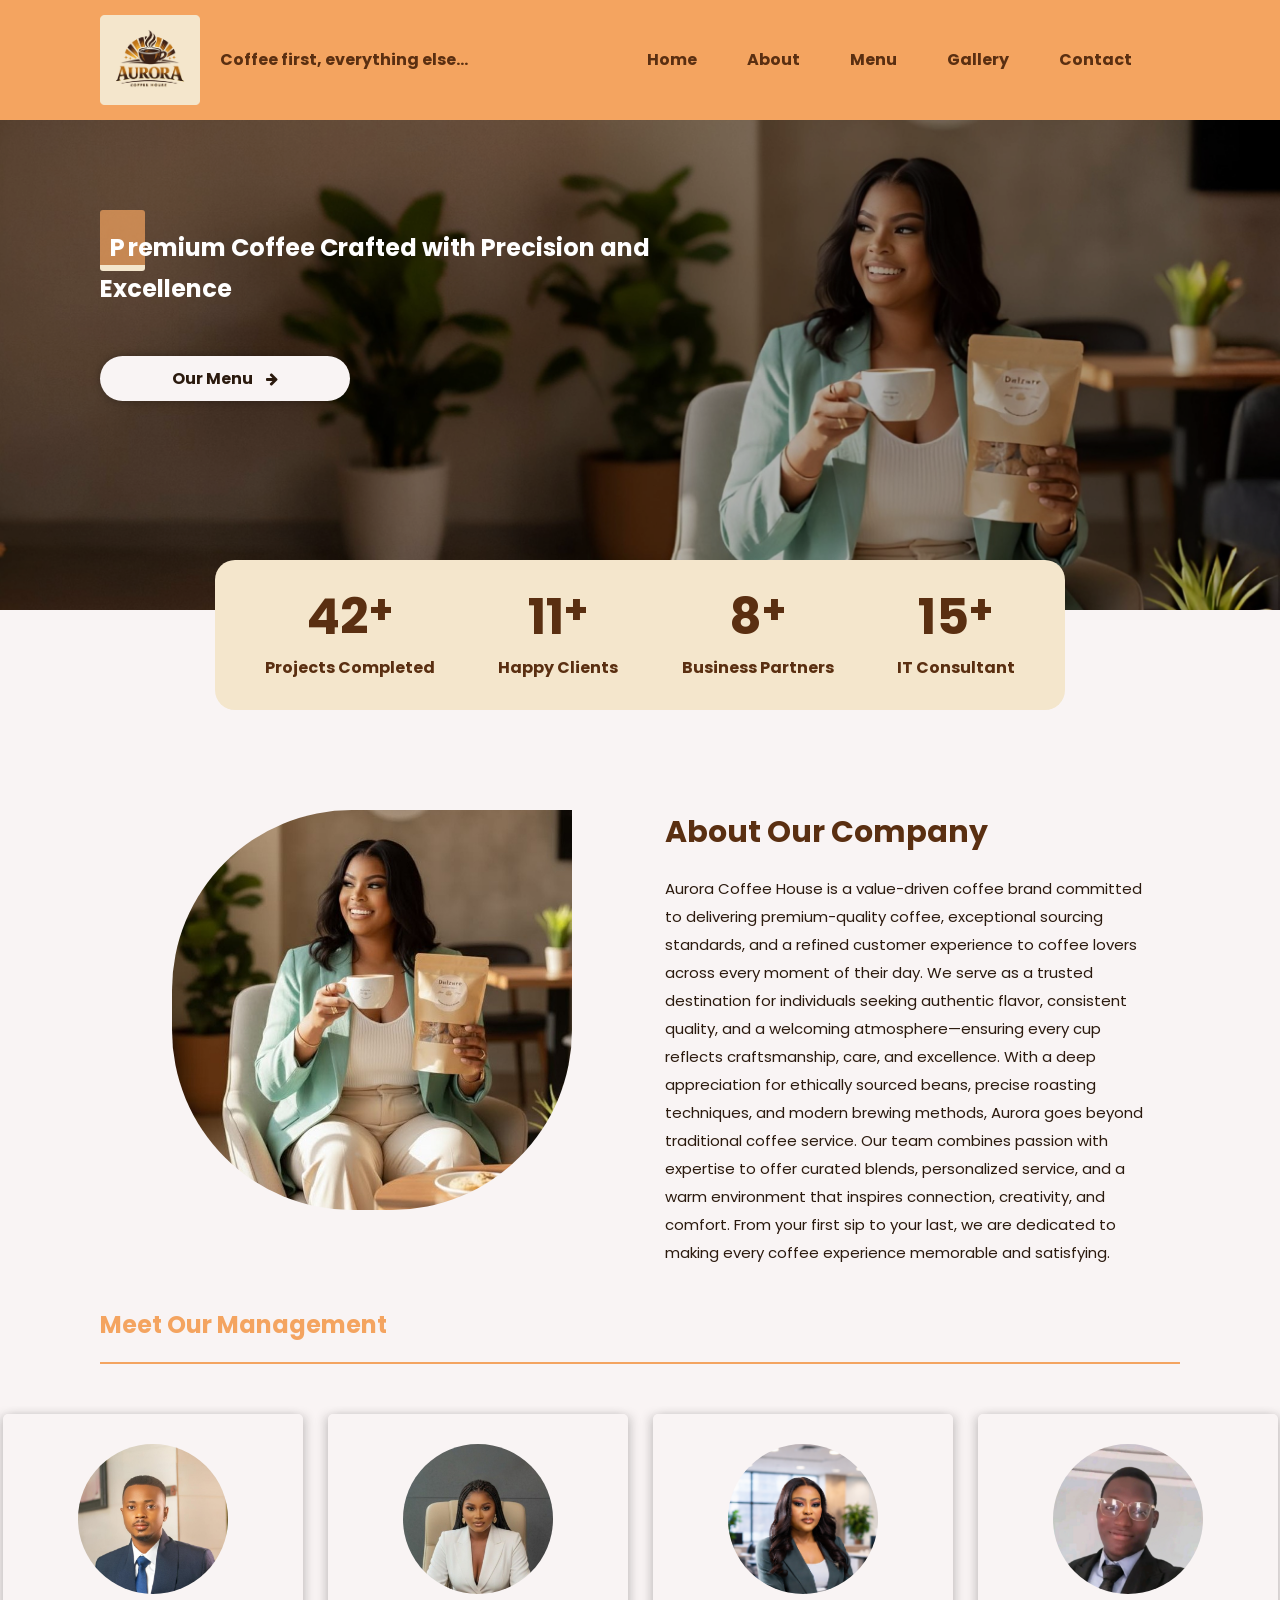
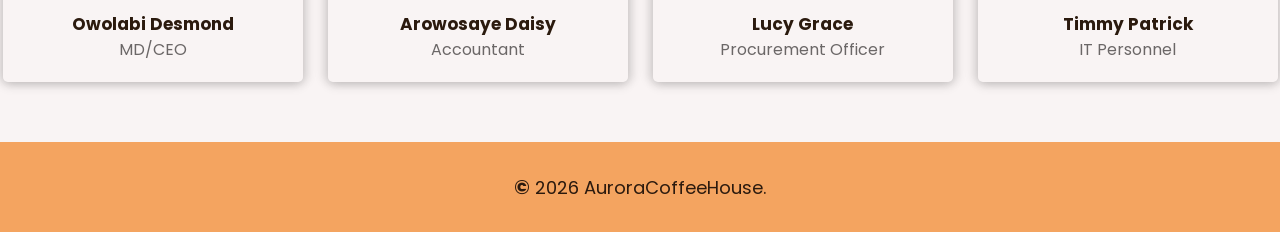
==== about.html @ e451ac90 "Add files via upload" ====
<!doctype html>
<html lang="en">
  <head>
    <meta charset="UTF-8" />
    <meta name="viewport" content="width=device-width, initial-scale=1.0" />
    <link
      rel="stylesheet"
      href="https://cdnjs.cloudflare.com/ajax/libs/font-awesome/4.7.0/css/font-awesome.min.css"
    />
    <link rel="icon" type="image/png" href="images/logo.png" />
    <link rel="stylesheet" href="css/style.css" />
    <title>Aurora Coffee House || About</title>
  </head>
  <body>
    <!-- Header Section  -->
    <header>
      <!-- Hamburger To Open And Close Nav Bar -->
      <section class="hamburger">
        <div></div>
        <div></div>
        <div></div>
      </section>

      <!-- Company Logo -->
      <section class="logo_container">
        <a href="index.html">
          <img src="images/logo.png" alt="Logo" />
        </a>
        <h4 class="company_quote">Coffee first, everything else...</h4>
      </section>
    </header>

    <!-- Nav Bar -->
    <nav class="nav">
      <ul>
        <li class="barren_link">
          <a href="index.html">Home</a>
        </li>

        <li class="barren_link">
          <a href="about.html">About</a>
        </li>

        <li class="barren_link">
          <a href="menu.html">Menu</a>
        </li>

        <li class="barren_link">
          <a href="gallery.html">Gallery</a>
        </li>

        <li class="barren_link">
          <a href="contact.html">Contact</a>
        </li>
      </ul>
    </nav>

    <!-- Primary Page Content -->
    <main class="main_body">
      <!-- Hero Section -->

      <section class="about_hero" id="about_mobile_hero">
        <div class="dark_about_hero">
          <h1>
            <span>P</span
            ><span>remium Coffee Crafted with Precision and Excellence</span>
          </h1>
          <div class="product_solution_wrapper">
            <a href="menu.html">
              <span>Our Menu</span>
              <i class="fa fa-arrow-right"></i>
            </a>
          </div>
        </div>
      </section>

      <section class="about_hero" id="about_desktop_hero">
        <div class="dark_about_hero">
          <h1>
            <span>P</span
            ><span>remium Coffee Crafted with Precision and Excellence</span>
          </h1>
          <div class="product_solution_wrapper">
            <a href="menu.html">
              <span>Our Menu</span>
              <i class="fa fa-arrow-right"></i>
            </a>
          </div>
        </div>
      </section>

      <!-- Counter Section -->

      <section id="stats" class="about_counter_wrapper">
        <div class="stat">
          <h2>
            <span class="about_counter" data-target="55">0</span><span>+</span>
          </h2>
          <p>Projects Completed</p>
        </div>

        <div class="stat">
          <h2>
            <span class="about_counter" data-target="15">0</span><span>+</span>
          </h2>
          <p>Happy Clients</p>
        </div>

        <div class="stat">
          <h2>
            <span class="about_counter" data-target="11">0</span><span>+</span>
          </h2>
          <p>Business Partners</p>
        </div>

        <div class="stat">
          <h2>
            <span class="about_counter" data-target="20">0</span><span>+</span>
          </h2>
          <p>IT Consultant</p>
        </div>
      </section>

      <!-- About Our Company -->

      <section class="about_details">
        <div class="about_details_pic">
          <img src="images/company.jpg" alt="Image" />
        </div>
        <div class="about_details_text">
          <div class="about_head">About Our Company</div>
          <div class="about_body">
            Aurora Coffee House is a value-driven coffee brand committed to
            delivering premium-quality coffee, exceptional sourcing standards,
            and a refined customer experience to coffee lovers across every
            moment of their day. We serve as a trusted destination for
            individuals seeking authentic flavor, consistent quality, and a
            welcoming atmosphere—ensuring every cup reflects craftsmanship,
            care, and excellence. With a deep appreciation for ethically sourced
            beans, precise roasting techniques, and modern brewing methods,
            Aurora goes beyond traditional coffee service. Our team combines
            passion with expertise to offer curated blends, personalized
            service, and a warm environment that inspires connection,
            creativity, and comfort. From your first sip to your last, we are
            dedicated to making every coffee experience memorable and
            satisfying.
          </div>
        </div>
      </section>

      <!-- Management Team -->
      <section class="team">
        <h2 class="contact_heading">Meet Our Management</h2>

        <div class="axis_product_body">
          <div class="each_axis_product">
            <img src="images/md.jpg" alt="Owolabi Desmond" />
            <div class="camera_name">Owolabi Desmond</div>
            <div class="camera_description">MD/CEO</div>
          </div>

          <div class="each_axis_product">
            <img src="images/accountant.jpg" alt="Accountant" />
            <div class="camera_name">Arowosaye Daisy</div>
            <div class="camera_description">Accountant</div>
          </div>

          <div class="each_axis_product">
            <img src="images/procurement.png" alt="Procurement Officer" />
            <div class="camera_name">Lucy Grace</div>
            <div class="camera_description">Procurement Officer</div>
          </div>

          <div class="each_axis_product">
            <img src="images/me.png" alt="Network Camera" />
            <div class="camera_name">Timmy Patrick</div>
            <div class="camera_description">IT Personnel</div>
          </div>
        </div>
      </section>
    </main>

    <footer><strong>©</strong> 2026 AuroraCoffeeHouse.</footer>

    <script src="js/script.js"></script>
    <script>
      // Counter Starts

      let counters = document.querySelectorAll(".about_counter");
      let started = false;

      function startCounting() {
        if (started) return;

        counters.forEach((counter) => {
          let target = +counter.getAttribute("data-target");
          let count = 0;
          let speed = target / 100;

          let updateCount = () => {
            count += speed;

            if (count < target) {
              counter.textContent = Math.floor(count);
              requestAnimationFrame(updateCount);
            } else {
              counter.textContent = target;
            }
          };

          updateCount();
        });

        started = true;
      }

      // Trigger when section is visible
      let section = document.querySelector("#stats");

      const observer = new IntersectionObserver(
        (entries) => {
          if (entries[0].isIntersecting) {
            startCounting();
          }
        },
        { threshold: 0.5 },
      );

      observer.observe(section);
    </script>
  </body>
</html>
---- css/style.css ----
@import url("https://fonts.googleapis.com/css2?family=Poppins:wght@300;400;500;600&display=swap");

* {
  margin: 0px;
  padding: 0px;
  box-sizing: border-box;
  font-family: "Poppins", sans-serif;
}

:root {
  --white: rgb(255, 255, 255);
  --primary_color: rgb(244, 164, 96);
  --transparent_primary_color: rgba(244, 164, 96, 0.7);
  --light_primary_color: rgb(244, 230, 204);
  --light_secondary_color: rgb(90, 47, 17);
  --secondary_color: rgb(43, 26, 14);
  --menu_head: rgb(193, 124, 59);
  --menu_even: rgb(244, 230, 204);
  --menu_odd: rgb(246, 242, 237);
  --menu_border: rgb(212, 191, 160);
  --black: rgb(0, 0, 0);
  --star: rgb(255, 0, 0);
  --grey_line: rgb(220, 215, 215);
  --grey_arrow: rgb(164, 162, 162);
  --grey_text: rgb(107, 103, 103);
  --mini_white: rgb(249, 244, 244);
  --transparent_white: rgba(225, 225, 225, 0.5);
}

body {
  background-color: var(--mini_white);
}

body.no-scroll {
  overflow: hidden;
}

/* Header Section */

header {
  background-color: var(--primary_color);
  height: 80px;
  padding: 0px 30px;
  display: flex;
  align-items: center;
  justify-content: space-between;
  position: fixed;
  top: 0px;
  width: 100%;
  z-index: 2;
}

.hamburger {
  cursor: pointer;
  display: inline-block;
}

.hamburger > div {
  width: 30px;
  height: 3px;
  border-radius: 5px;
  background-color: var(--white);
}

.hamburger > div:first-child {
  transform: rotate(360deg) translate(0px, 0px);
  transition: 0.3s;
}

.hamburger > div:nth-child(2) {
  transition: 0.3s;
}

.hamburger > div:last-child {
  transform: rotate(0deg) translate(0px, 0px);
  transition: 0.3s;
}

.hamburger > div:not(:last-child) {
  margin-bottom: 5px;
}

.logo_container {
  height: fit-content;
  display: flex;
  align-items: center;
}

.logo_container img {
  width: 70px;
  display: block;
}

.company_quote {
  color: var(--light_secondary_color);
  margin-left: 20px;
}

/* Nav Bar */

nav {
  width: 100%;
  height: calc(100vh - 80px);
  position: fixed;
  top: 80px;
  left: -100%;
  background-color: var(--white);
  transition: 0.2s;
  overflow-y: auto;
  z-index: 2;
}

nav ul {
  list-style: none;
}

nav ul li.barren_link {
  padding: 30px 20px;
  border-bottom: 1px solid var(--primary_color);
  font-weight: bold;
}

.barren_link a {
  text-decoration: none;
  color: var(--grey_text);
}

nav ul > li > div:last-child a {
  display: block;
  text-decoration: none;
  font-weight: bold;
}

nav ul > li > div:last-child a:not(:last-child) {
  margin-bottom: 30px;
}

/* Main Content */

main {
  margin-top: 80px;
}

#home_mobile_hero {
  background-image: url("../images/home_mobile_hero.png");
  height: 600px;
}

#home_desktop_hero {
  display: none;
}

#home_mobile_hero a {
  width: 200px;
  margin: 130px 0px 0px 30px;
}

/* Why Choose Us */

.why_us {
  padding: 50px 20px 70px;
  background-color: var(--light_secondary_color);
}

.why_us_heading {
  font-size: 30px;
  text-align: center;
  color: var(--light_primary_color);
  font-weight: bold;
}

.why_us_sub_heading {
  margin: 10px 0px 20px;
  color: var(--light_primary_color);
  text-align: center;
  font-weight: bold;
  font-size: 15px;
}

video {
  width: 100%;
  border-radius: 10px;
  margin-bottom: 20px;
  display: block;
}

.each_why {
  background-color: var(--light_primary_color);
  padding: 30px 20px;
  border-radius: 10px;
}

.each_why:not(:last-child) {
  margin-bottom: 20px;
}

.why_picture img {
  width: 100px;
}

.why_picture img.reduce_image {
  width: 80px;
}

.why_picture img.good_price {
  border-radius: 50%;
}

.why_text h3 {
  margin: 20px 0px 7px;
}

.why_text p {
  line-height: 27px;
}

footer {
  background-color: var(--primary_color);
  color: var(--secondary_color);
  text-align: center;
  padding: 30px 0px;
}

footer > strong {
  font-size: 18px;
}

/* About Page */

.about_hero {
  background-image: url("../images/about_hero.jpg");
  background-size: cover;
  height: 500px;
  margin-top: -10px;
}

#about_mobile_hero {
  background-image: url("../images/company.jpg");
  height: 600px;
}

#about_desktop_hero {
  display: none;
}

.dark_about_hero {
  background-color: rgba(0, 0, 0, 0.3);
  height: 100%;
}

#home_mobile_hero h1 {
  padding-top: 50px;
}

.dark_about_hero h1 {
  color: var(--white);
  padding-top: 100px;
  text-align: center;
  margin: 0px 30px;
}

.dark_about_hero h1 span:first-child {
  background-color: var(--transparent_primary_color);
  padding: 20px 20px 0px 10px;
  display: inline-block;
  border-radius: 3px;
  border-bottom: 6px solid var(--light_primary_color);
}

.dark_about_hero h1 span:last-child {
  margin-left: -17px;
}

.about_hero .product_solution_wrapper {
  margin-top: 50px;
}

.about_hero a {
  background-color: var(--mini_white);
  width: 80%;
  margin: auto;
  text-decoration: none;
  color: var(--secondary_color);
  box-shadow: 0px 0px 10px rgba(0, 0, 0, 0.3);
  display: block;
  font-weight: bold;
  margin-top: 20px;
  padding: 10px 0px;
  text-align: center;
  border-radius: 50px;
}

.about_hero a:hover {
  background-color: var(--light_primary_color);
  color: var(--secondary_color);
  transition: 0.3s ease;
  animation: bounce_product_solution 1.5s infinite;
}

@keyframes bounce_product_solution {
  0%,
  100% {
    transform: translateY(0);
  }
  50% {
    transform: translateY(-7px);
  }
}

.about_hero a span {
  margin-right: 10px;
}

.about_hero a i {
  font-size: 14px;
}

/* Counter Starts */
.about_counter_wrapper {
  background: var(--light_primary_color);
  text-align: center;
  margin: -50px 20px 50px;
  border-radius: 20px;
  padding: 30px 0px;
}

.about_counter_wrapper h2 {
  display: flex;
  justify-content: center;
}

.about_counter {
  font-size: 50px;
  font-weight: bold;
  color: var(--light_secondary_color);
}

.about_counter_wrapper p {
  color: var(--light_secondary_color);
  font-weight: bold;
}

.about_counter_wrapper span {
  display: block;
}

.about_counter_wrapper span:last-child {
  color: var(--light_secondary_color);
  font-size: 40px;
}

.about_details {
  margin: 100px 20px 0px;
}

.about_details_pic {
  margin-bottom: 50px;
}

.about_details_pic img {
  width: 90%;
  display: block;
  margin: auto;
  border-radius: 45% 0px 45% 45%;
}

.about_details_text .about_head {
  font-size: 30px;
  font-weight: bold;
  margin-bottom: 20px;
  color: var(--light_secondary_color);
}

.about_details_text .about_body {
  font-size: 15px;
  line-height: 28px;
  color: var(--secondary_color);
}

.team {
  margin-bottom: 50px;
}

.team img {
  border-radius: 50%;
}

/* Menu Page */

.menu_table_wrapper {
  overflow: auto;
}

.menu_table {
  margin: 20px 30px;
  width: calc(100% - 60px);
  border-collapse: collapse;
}

.menu_table caption {
  margin-bottom: 15px;
  font-weight: 500;
  font-size: 20px;
  color: var(--secondary_color);
}

.menu_table tr:first-child {
  background-color: var(--menu_head);
  color: var(--white);
  font-size: 18px;
}

.menu_table tr:nth-child(even) {
  background-color: var(--menu_even);
  color: var(--light_secondary_color);
  font-weight: 500;
}

.menu_table tr:nth-child(odd):not(:first-child) {
  background-color: var(--menu_odd);
  color: var(--light_secondary_color);
  font-weight: 500;
}

.menu_table th,
.menu_table td {
  border: 3px solid var(--menu_border);
  padding: 15px 0px;
}

.menu_table tr th:not(:last-child),
.menu_table tr td:not(:last-child) {
  text-align: left;
  padding-left: 20px;
}

.menu_table tr td:last-child {
  text-align: center;
}

ol,
dl {
  margin: 20px 0px 0px 40px;
}

/* Contact Page */

.contact_heading {
  border-bottom: 2px solid var(--primary_color);
  padding: 20px 0px;
  margin: 0px 20px;
  color: var(--primary_color);
}

.axis_product_body {
  display: flex;
  flex-wrap: wrap;
  column-gap: 20px;
  max-width: 1300px;
  margin: auto;
}

.each_axis_product {
  padding: 0px 20px 20px;
  width: 80%;
  max-width: 300px;
  text-align: center;
  margin: 50px auto 10px;
  display: block;
  color: var(--grey_text);
  text-decoration: none;
  border-radius: 5px;
  box-shadow:
    -5px 0 10px rgba(0, 0, 0, 0.1),
    5px 0 10px rgba(0, 0, 0, 0.1),
    0 5px 10px rgba(0, 0, 0, 0.1);
}

.each_axis_product:hover {
  transform: translateY(-20px);
  transition: 0.5s;
}

.axis_product_body img {
  width: 150px;
  margin: 30px 0px;
}

.axis_product_body .reduce_image {
  width: 80px;
}

.camera_name {
  font-weight: bold;
  font-size: 17px;
  margin-top: -20px;
  color: var(--secondary_color);
}

.contact_form {
  margin: 30px 20px 70px;
  padding: 30px 0px;
  background-color: var(--white);
  color: var(--grey_text);
  border-radius: 5px;
  box-shadow:
    -5px 0 10px rgba(0, 0, 0, 0.1),
    5px 0 10px rgba(0, 0, 0, 0.1),
    0 5px 10px rgba(0, 0, 0, 0.1);
}

.contact_form h6 {
  padding: 0px 20px 20px;
  border-bottom: 2px solid var(--grey_line);
  color: var(--grey_text);
  font-size: 15px;
  line-height: 22px;
}

.contact_form .each_data {
  margin: 50px 20px 0px;
}

.contact_form .data_name {
  margin-bottom: 20px;
}

.contact_form .name_data_fields {
  display: flex;
  gap: 20px;
  justify-content: space-between;
}

.contact_form .star {
  color: var(--star);
  font-size: 20px;
  margin-left: 5px;
}

.contact_form input,
.contact_form select,
.contact_form textarea {
  width: 100%;
  padding: 7px;
  font-size: 17px;
  border: none;
  border-radius: 3px;
  outline: 2px solid var(--grey_line);
  color: var(--header_color);
}

.contact_form input:focus,
.contact_form textarea:focus {
  outline: 2px solid var(--primary_color);
  border: none;
}

.contact_form label {
  font-size: 12px;
  display: inline-block;
  margin-top: 10px;
}

.contact_form textarea {
  height: 200px;
  resize: none;
}

.contact_form .submit_data {
  margin-top: 30px;
  padding: 30px 20px 0px;
  border-top: 2px solid var(--grey_line);
}

.contact_form .submit_data button {
  width: 100%;
  background-color: var(--primary_color);
  color: var(--white);
  padding: 12px 0px;
  font-size: 18px;
  font-weight: 600;
  border: none;
  border-radius: 3px;
  cursor: pointer;
}

.contact_form .submit_data button:hover {
  background-color: var(--transparent_primary_color);
  transition: 0.5s;
}

/* Greetings Page */

.thank_you_message {
  background-color: var(--white);
  width: 80%;
  max-width: 500px;
  margin: 50px auto 70px;
  text-align: center;
  color: var(--grey_text);
  padding-bottom: 70px;
  border-radius: 5px;
}

.thank_you_message img {
  width: 50px;
  margin-top: 30px;
}

.thank_you_message .thank_you_head {
  margin: 20px 0px 5px;
  font-size: 30px;
  font-weight: bold;
}

.thank_you_message .thank_you_body {
  line-height: 20px;
  font-weight: 500;
}

/* Tablet View */

@media only screen and (min-width: 700px) {
  #home_mobile_hero {
    display: none;
  }

  #home_desktop_hero {
    display: block;
    background-image: url("../images/home_tablet_hero.jpg");
    height: 600px;
  }

  /* About Page */

  .about_hero h1 {
    text-align: left;
    margin-left: 30px;
    width: 550px;
  }

  .about_hero .product_solution_wrapper {
    display: flex;
    column-gap: 10px;
    margin-left: 20px;
  }

  .about_hero a {
    width: 250px;
    margin: 0px;
  }

  .about_counter_wrapper {
    display: flex;
    justify-content: space-between;
    padding: 20px 50px 30px;
    margin-bottom: 100px;
  }

  .about_details {
    display: grid;
    grid-template-columns: 1fr 1fr;
    grid-column-gap: 50px;
  }
}

@media only screen and (min-width: 800px) {
  /* About Page */

  .about_hero .product_solution_wrapper {
    margin-top: 50px;
  }

  .product_hero h1 {
    margin: 100px 0% 0px auto;
  }

  /* Contact Page */

  .contact_form {
    width: 750px;
    margin: 30px auto 100px;
  }

  .contact_form .each_data {
    display: grid;
    grid-template-columns: 1fr 2fr;
    margin: 50px 50px 0px;
  }

  .contact_form .submit_data button {
    width: 300px;
    display: block;
    margin: auto;
  }
}

/* Laptop View */

@media only screen and (min-width: 1000px) {
  header {
    height: 120px;
    padding: 0px 50px;
  }

  .hamburger {
    display: none;
  }

  .logo_container {
    margin-left: 0%;
  }

  .logo_container img {
    width: 100px;
  }

  nav {
    left: auto;
    right: 7%;
    top: 0px;
    height: 120px;
    align-content: center;
    width: fit-content;
    background-color: var(--primary_color);
  }

  nav > ul {
    display: flex;
  }

  .barren_link a {
    color: var(--light_secondary_color);
  }

  .main_body {
    margin: 120px 0px 0px;
  }

  #home_desktop_hero {
    display: block;
    background-image: url("../images/home_desktop_hero.jpg");
    height: 600px;
  }

  #home_desktop_hero h1 {
    width: 600px;
  }

  /* Why Choose Us */

  .why_us {
    padding: 70px 50px;
  }

  .all_whys {
    display: grid;
    grid-template-columns: 1fr 1fr;
    grid-gap: 20px;
  }

  video {
    width: 80%;
    border-radius: 10px;
    margin: 30px auto 70px;
  }

  .each_why:not(:last-child) {
    margin-bottom: 0px;
  }

  footer {
    font-size: 18px;
  }

  footer > strong {
    font-size: 20px;
  }

  /* About Page */

  #about_mobile_hero {
    display: none;
  }

  #about_desktop_hero {
    display: block;
    background-image: url("../images/about_desktop_hero.jpg");
  }

  .about_hero h1 {
    margin-left: 50px;
  }

  .about_hero .product_solution_wrapper {
    margin-left: 50px;
  }

  .about_counter_wrapper {
    width: 850px;
    margin: -50px auto 100px;
  }

  .about_details {
    margin: 100px 10% 20px;
  }

  .about_details_pic img {
    width: 400px;
  }

  /* Menu Page */

  .menu_table {
    margin: 70px auto;
    width: 900px;
  }

  /* Gallery Page */

  ol,
  dl {
    margin: 20px 0px 0px 120px;
  }

  /* Contact Page */

  .contact_heading {
    margin: 0px 100px;
  }
}

/* Desktop View */

@media only screen and (min-width: 1200px) {
  header {
    padding: 0px 100px;
  }
  nav {
    right: 10%;
  }

  .barren_link:not(:last-child) {
    margin-right: 10px;
  }

  /* Why Choose Us */

  .why_us {
    padding: 70px;
  }

  .all_whys {
    grid-template-columns: 1fr 1fr 1fr;
  }

  /* About Page */

  .about_hero h1 {
    margin-left: 100px;
  }

  .about_hero .product_solution_wrapper {
    margin-left: 100px;
  }

  /* Menu Page */

  .menu_table {
    margin: 70px auto;
    width: 1000px;
  }
}
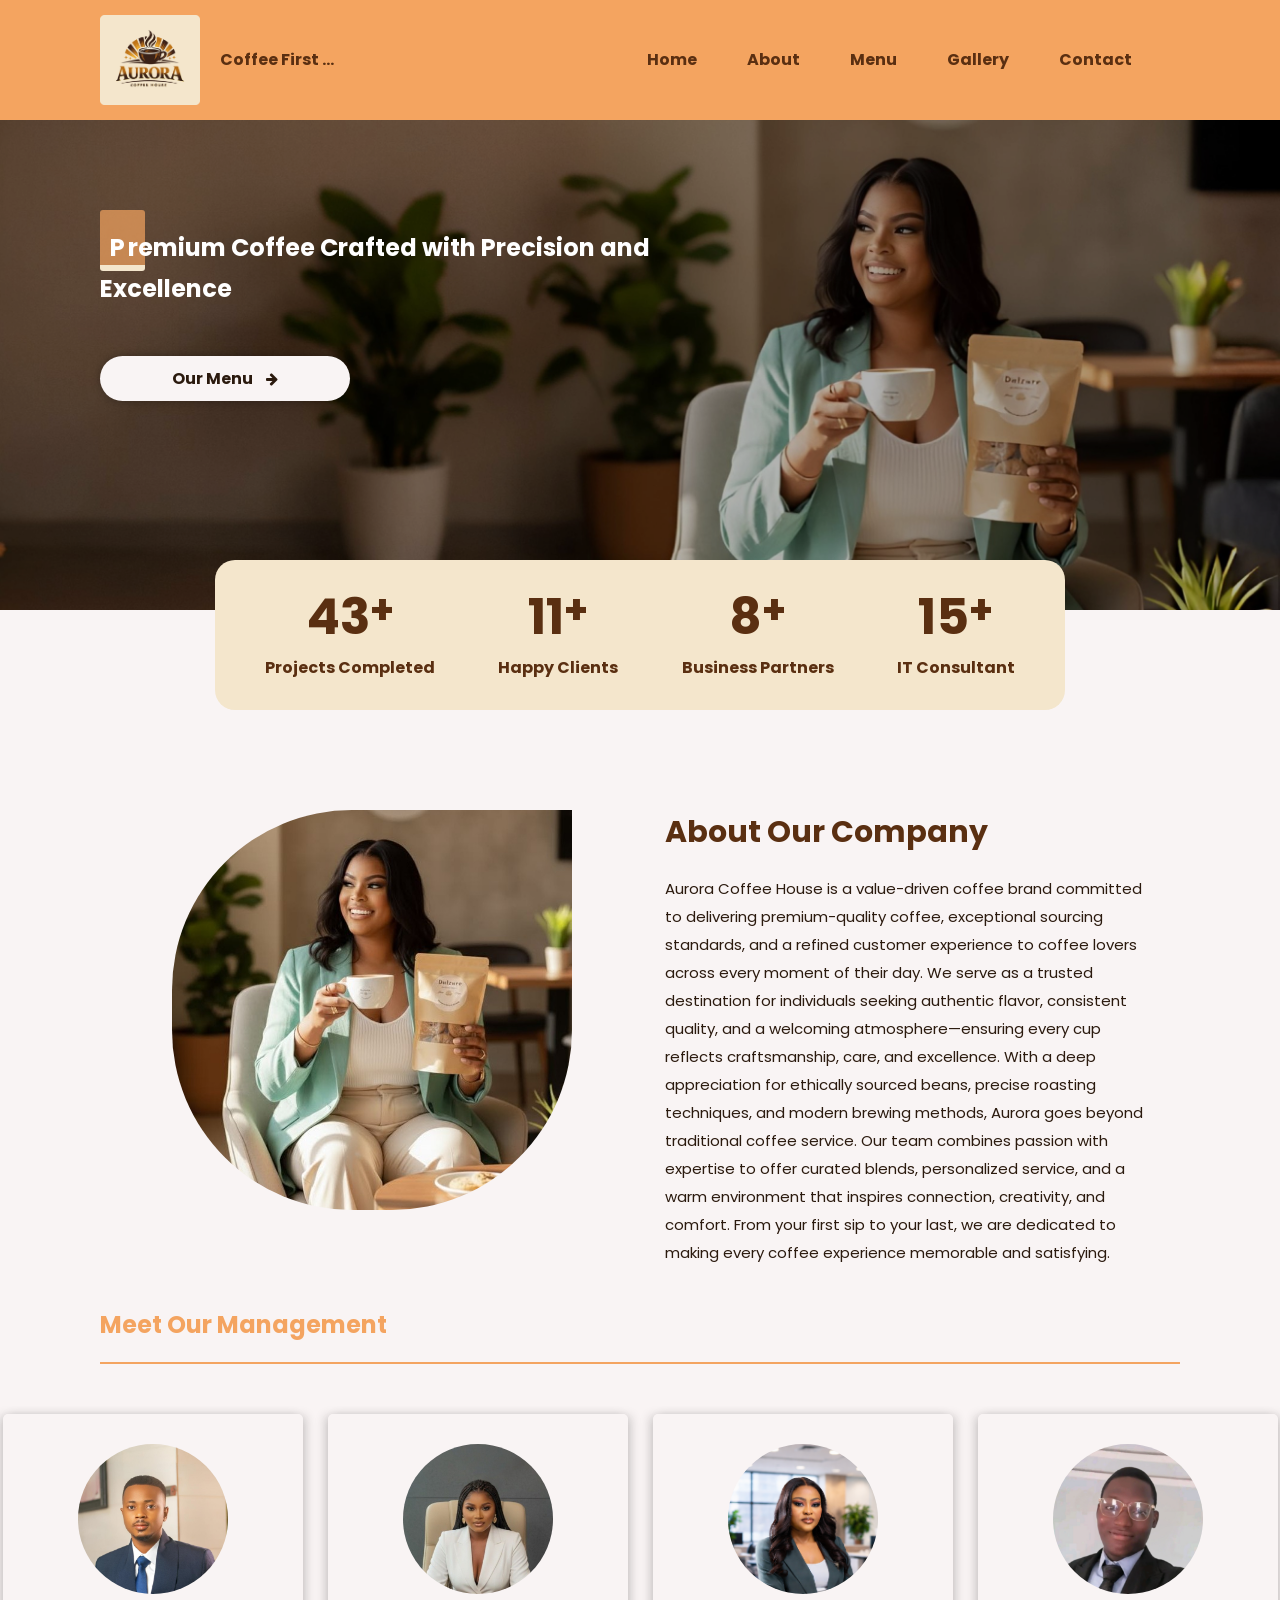
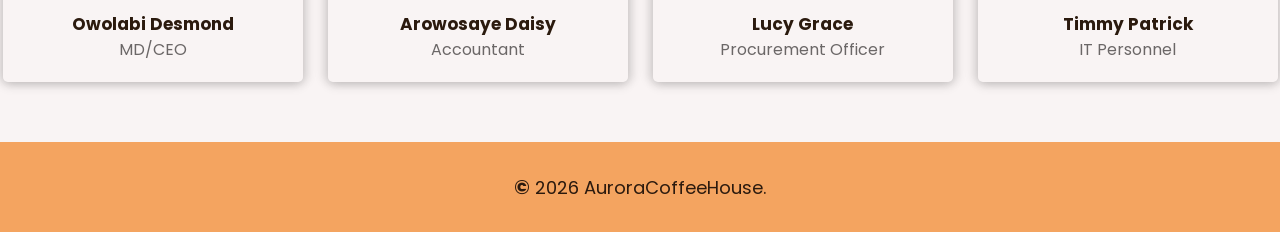
==== commit 129ca1c2: "Add files via upload" ====
--- a/about.html
+++ b/about.html
@@ -26,7 +26,7 @@
         <a href="index.html">
           <img src="images/logo.png" alt="Logo" />
         </a>
-        <h4 class="company_quote">Coffee first, everything else...</h4>
+        <h4 class="company_quote">Coffee First ...</h4>
       </section>
     </header>
 
